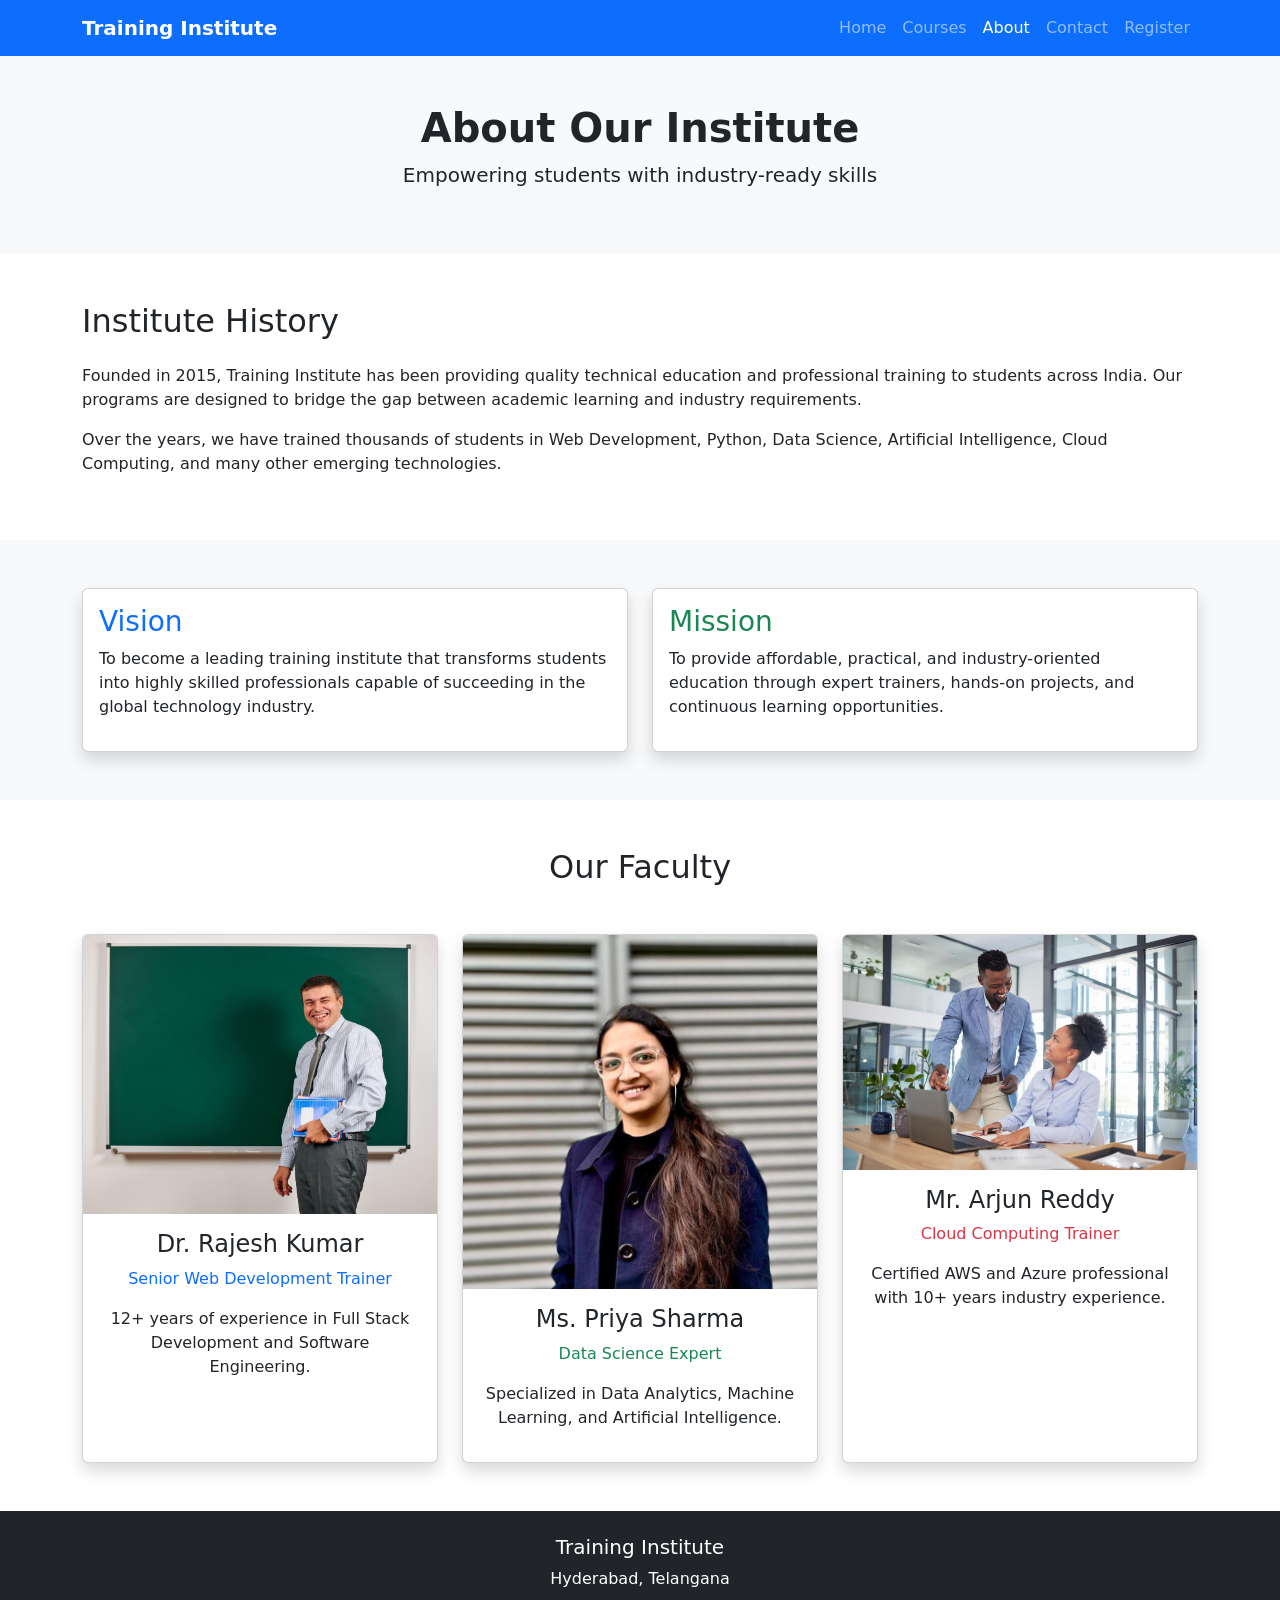
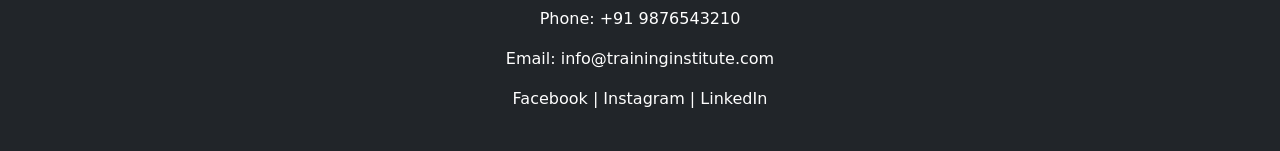
==== about.html @ f856444f "Add about us page" ====
<!DOCTYPE html>
<html lang="en">
<head>
<meta charset="UTF-8">
<meta name="viewport" content="width=device-width, initial-scale=1.0">

<title>About Us</title>

<link href="https://cdn.jsdelivr.net/npm/bootstrap@5.3.3/dist/css/bootstrap.min.css" rel="stylesheet">
<link rel="stylesheet" href="css/style.css">
</head>
<body>

<!-- Navbar -->
<nav class="navbar navbar-expand-lg navbar-dark bg-primary">
<div class="container">

<a class="navbar-brand fw-bold" href="index.html">
Training Institute
</a>

<button class="navbar-toggler" type="button" data-bs-toggle="collapse" data-bs-target="#menu">
<span class="navbar-toggler-icon"></span>
</button>

<div class="collapse navbar-collapse" id="menu">
<ul class="navbar-nav ms-auto">

<li class="nav-item">
<a class="nav-link" href="index.html">Home</a>
</li>

<li class="nav-item">
<a class="nav-link" href="courses.html">Courses</a>
</li>

<li class="nav-item">
<a class="nav-link active" href="about.html">About</a>
</li>

<li class="nav-item">
<a class="nav-link" href="contact.html">Contact</a>
</li>

<li class="nav-item">
<a class="nav-link" href="registration.html">Register</a>
</li>

</ul>
</div>

</div>
</nav>

<!-- Page Header -->
<section class="bg-light py-5 text-center">
<div class="container">
<h1 class="fw-bold">About Our Institute</h1>
<p class="lead">
Empowering students with industry-ready skills
</p>
</div>
</section>

<!-- Institute History -->
<section class="py-5">
<div class="container">

<h2 class="mb-4">Institute History</h2>

<p>
Founded in 2015, Training Institute has been providing
quality technical education and professional training to
students across India. Our programs are designed to bridge
the gap between academic learning and industry requirements.
</p>

<p>
Over the years, we have trained thousands of students in
Web Development, Python, Data Science, Artificial Intelligence,
Cloud Computing, and many other emerging technologies.
</p>

</div>
</section>

<!-- Vision & Mission -->
<section class="bg-light py-5">
<div class="container">

<div class="row">

<div class="col-md-6">
<div class="card shadow h-100">
<div class="card-body">
<h3 class="text-primary">Vision</h3>
<p>
To become a leading training institute that transforms
students into highly skilled professionals capable of
succeeding in the global technology industry.
</p>
</div>
</div>
</div>

<div class="col-md-6">
<div class="card shadow h-100">
<div class="card-body">
<h3 class="text-success">Mission</h3>
<p>
To provide affordable, practical, and industry-oriented
education through expert trainers, hands-on projects,
and continuous learning opportunities.
</p>
</div>
</div>
</div>

</div>

</div>
</section>

<!-- Faculty Section -->
<section class="py-5">
<div class="container">

<h2 class="text-center mb-5">
Our Faculty
</h2>

<div class="row g-4">

<!-- Faculty 1 -->
<div class="col-md-4">
<div class="card shadow h-100">

<img src="images/faculty1.jpg"
class="card-img-top"
alt="Faculty">

<div class="card-body text-center">

<h4>Dr. Rajesh Kumar</h4>

<p class="text-primary">
Senior Web Development Trainer
</p>

<p>
12+ years of experience in Full Stack Development
and Software Engineering.
</p>

</div>
</div>
</div>

<!-- Faculty 2 -->
<div class="col-md-4">
<div class="card shadow h-100">

<img src="images/faculty2.jpg"
class="card-img-top"
alt="Faculty">

<div class="card-body text-center">

<h4>Ms. Priya Sharma</h4>

<p class="text-success">
Data Science Expert
</p>

<p>
Specialized in Data Analytics, Machine Learning,
and Artificial Intelligence.
</p>

</div>
</div>
</div>

<!-- Faculty 3 -->
<div class="col-md-4">
<div class="card shadow h-100">

<img src="images/faculty3.jpg"
class="card-img-top"
alt="Faculty">

<div class="card-body text-center">

<h4>Mr. Arjun Reddy</h4>

<p class="text-danger">
Cloud Computing Trainer
</p>

<p>
Certified AWS and Azure professional with
10+ years industry experience.
</p>

</div>
</div>
</div>

</div>

</div>
</section>

<!-- Footer -->
<footer class="bg-dark text-white text-center p-4">

<h5>Training Institute</h5>

<p>Hyderabad, Telangana</p>

<p>Phone: +91 9876543210</p>

<p>Email: info@traininginstitute.com</p>

<p>Facebook | Instagram | LinkedIn</p>

</footer>

<script src="https://cdn.jsdelivr.net/npm/bootstrap@5.3.3/dist/js/bootstrap.bundle.min.js"></script>

</body>
</html>
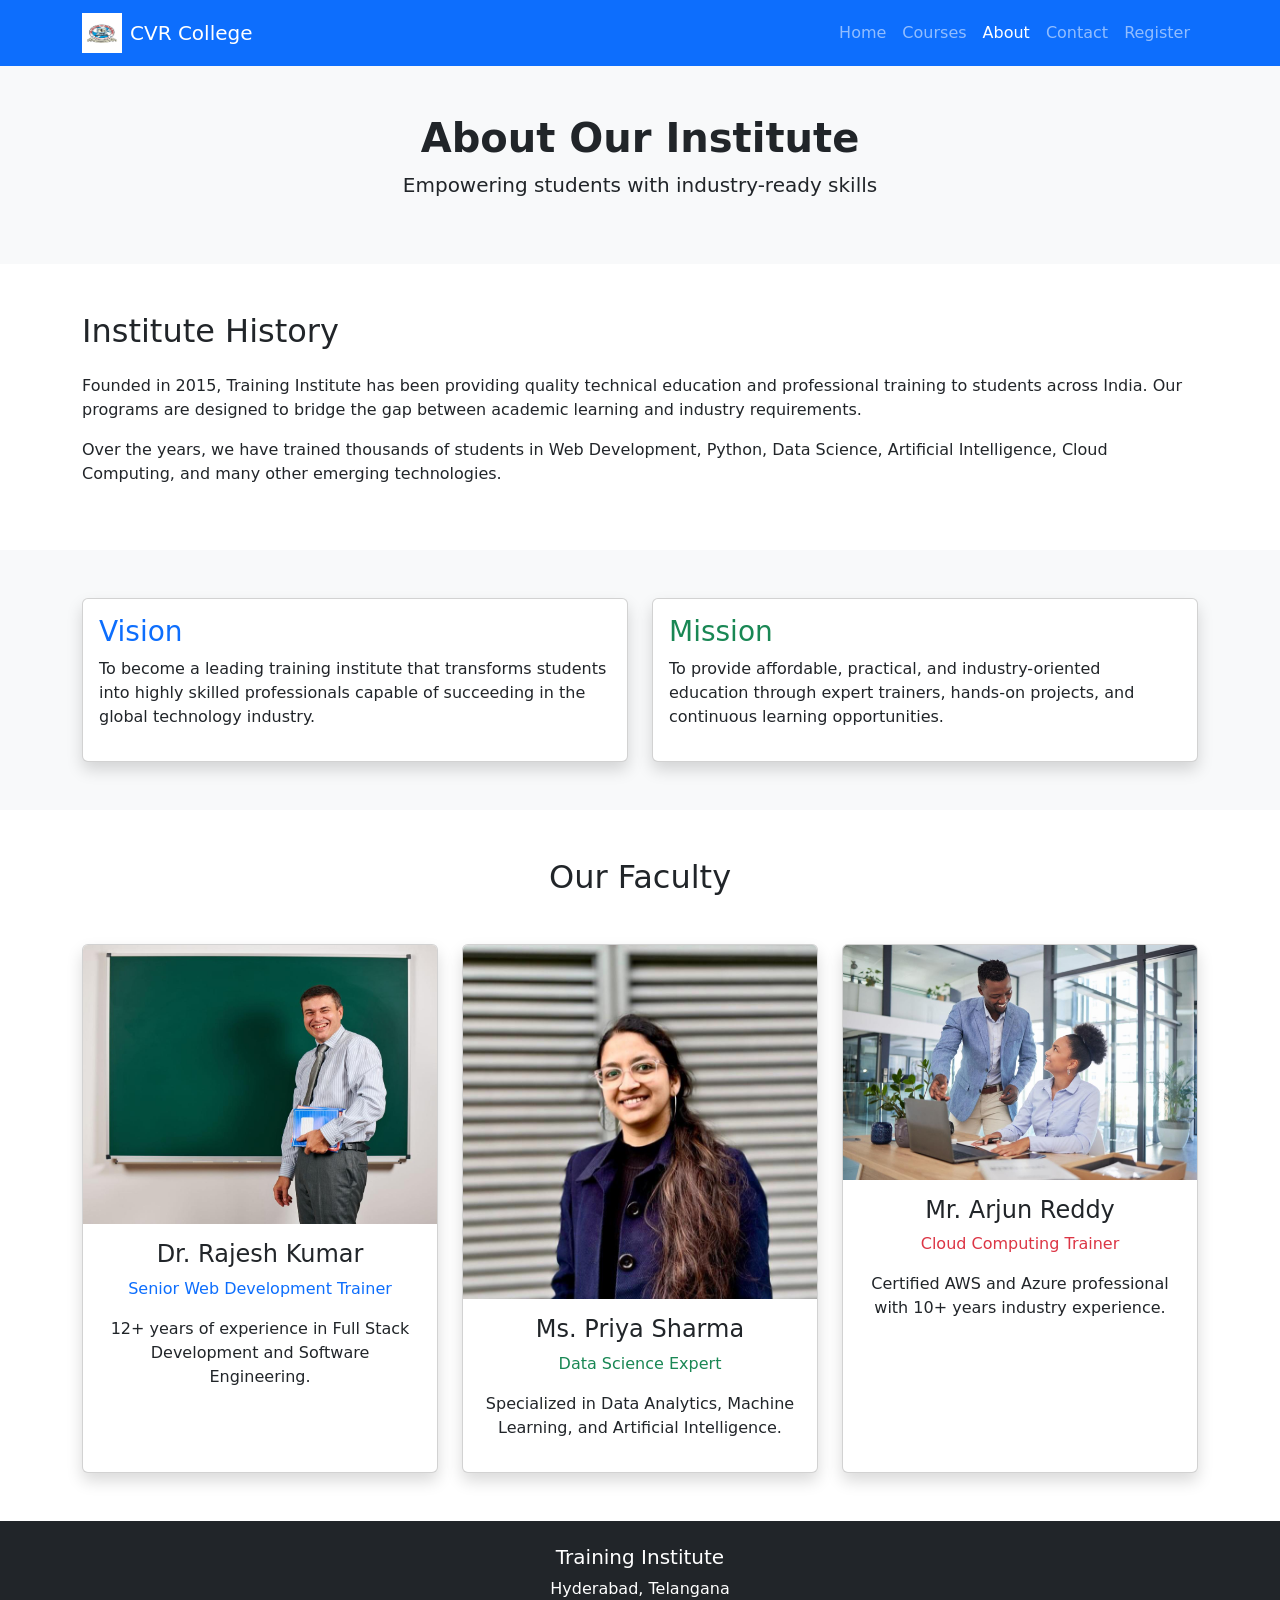
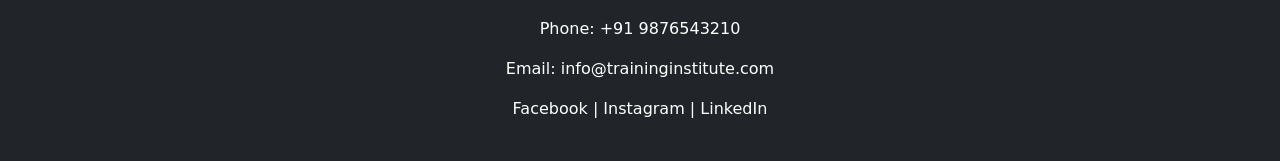
==== commit e61e50b9: "updated collge logo in all the navbars" ====
--- a/about.html
+++ b/about.html
@@ -15,8 +15,9 @@
 <nav class="navbar navbar-expand-lg navbar-dark bg-primary">
 <div class="container">
 
-<a class="navbar-brand fw-bold" href="index.html">
-Training Institute
+<a class="navbar-brand d-flex align-items-center" href="#">
+                <img src="logo.jpg" alt="College Logo" width="40" height="40" class="me-2">
+                <span>CVR College</span>
 </a>
 
 <button class="navbar-toggler" type="button" data-bs-toggle="collapse" data-bs-target="#menu">
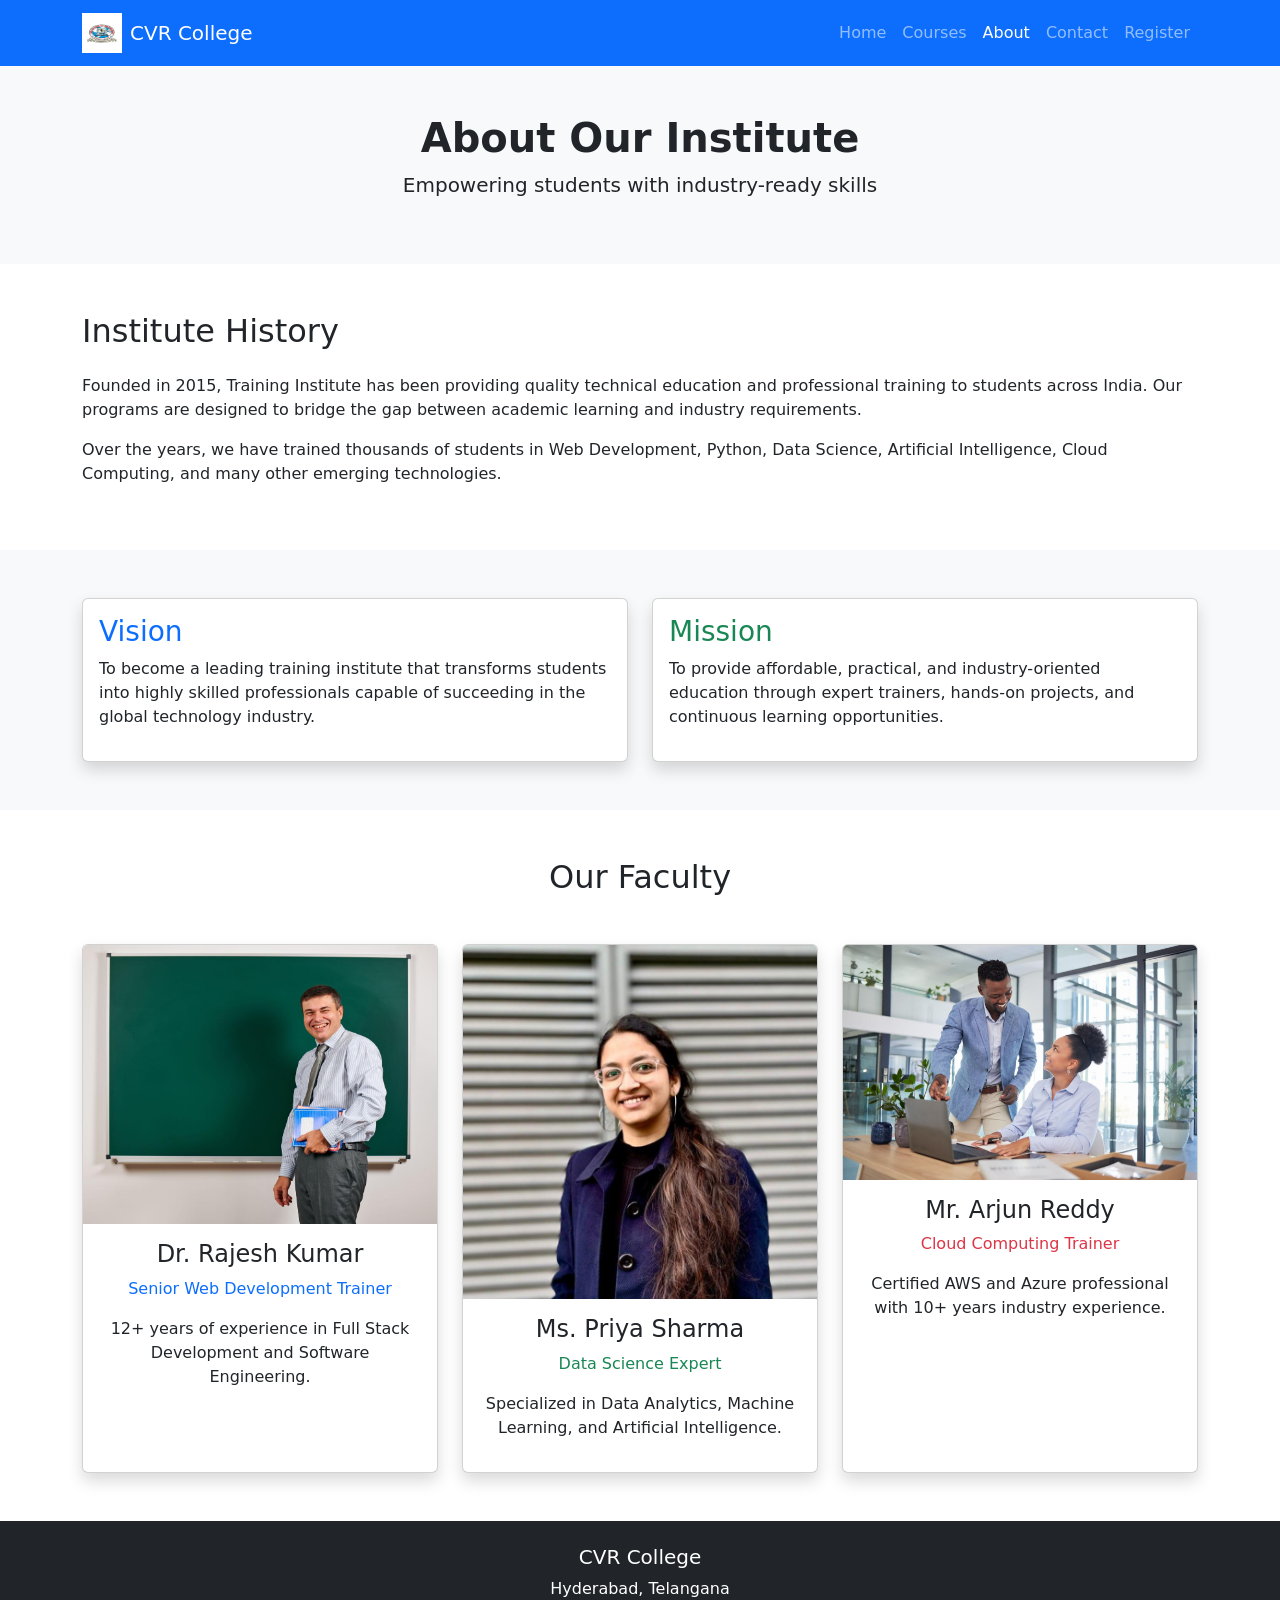
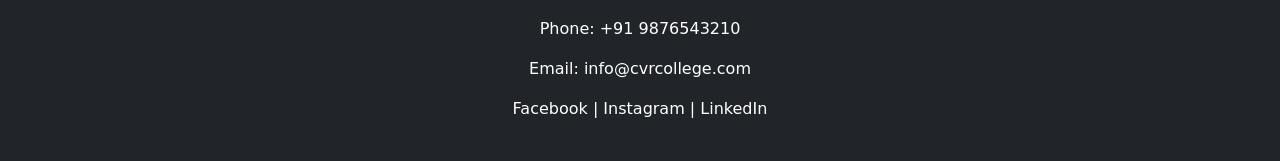
==== commit c70c7218: "updated all the images representation" ====
--- a/about.html
+++ b/about.html
@@ -215,13 +215,13 @@
 <!-- Footer -->
 <footer class="bg-dark text-white text-center p-4">
 
-<h5>Training Institute</h5>
+<h5>CVR College</h5>
 
 <p>Hyderabad, Telangana</p>
 
 <p>Phone: +91 9876543210</p>
 
-<p>Email: info@traininginstitute.com</p>
+<p>Email: info@cvrcollege.com</p>
 
 <p>Facebook | Instagram | LinkedIn</p>
 
